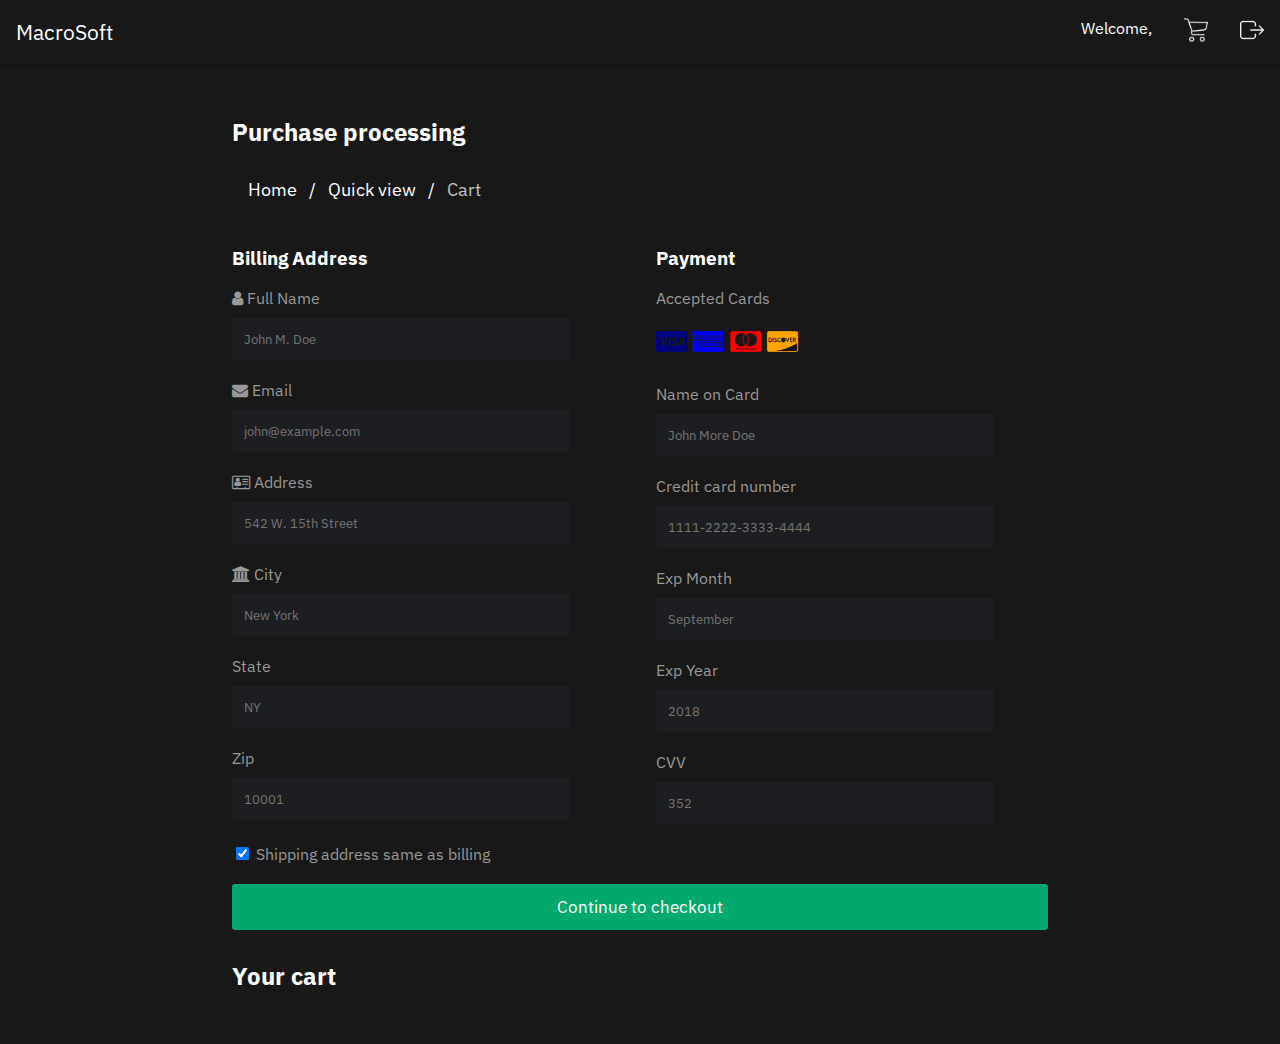
==== cart.html @ 6e8efe77 "first commit" ====
<!DOCTYPE html>
<html>
    <head>
        <link rel="stylesheet" href="./styles/cart-style.css">
        <link rel="stylesheet" href="./styles/navbar-style.css">
        <link rel="stylesheet" href="https://cdnjs.cloudflare.com/ajax/libs/font-awesome/4.7.0/css/font-awesome.min.css">
    </head>
    <body>
        <header>

        <nav class="navigation">
            <a href="./home.html" class="brand-name">
              MacroSoft
            </a>
            <button
              class="hamburger"
              
            >
              <svg
                xmlns="http://www.w3.org/2000/svg"
                class="h-5 w-5"
                viewBox="0 0 20 20"
                fill="white"
              >
                <path
                  fillRule="evenodd"
                  d="M3 5a1 1 0 011-1h12a1 1 0 110 2H4a1 1 0 01-1-1zM3 10a1 1 0 011-1h12a1 1 0 110 2H4a1 1 0 01-1-1zM9 15a1 1 0 011-1h6a1 1 0 110 2h-6a1 1 0 01-1-1z"
                  clipRule="evenodd"
                />
              </svg>
            </button>
            <div
              class="navigation-menu"
            >
            <ul>
               
              <li>
                    Welcome, <span id="userName"></span>
                </li>
              <li>
                <a href="cart.html">
                  <img src="./images/shopping-cart.png" alt="Shopping-cart" height="24" width="24"/>
                </a>
              </li>
              <li>
                <div onclick="logOut()">
                  <img src="./images/logout.png" alt="logout" height="24" width="24"/>
                </div>
              </li>
            </ul>
            </div>
          </nav>
        </header>
        <main>
            
            <div class="cart-page__container">
                <div style="flex: 2 1 auto;">
                    <h2>Purchase processing</h2>
                    <ul class="breadcrumb">
                        <li><a href="home.html">Home</a></li>
                        <li><a href="#">Quick view</a></li>
                        <li class="active">Cart</li>
                      </ul>
                    <!-- <div class="cart-tile__container">
                        <div class="cart-tile__header">
                            ADDRESS
                        </div>
                        <div>
                            92 Meldazy DR, Scarbrough- ON , M1P 4G3.
                        </div>
                        </div> -->
                    <div>
                        <div class="container">

                        <form action="/action_page.php">
      
                            <div class="row">
                              <div class="col-25">
                                <h3 class="tile__header">Billing Address</h3>
                                <label for="fname"><i class="fa fa-user"></i> Full Name</label>
                                <input type="text" id="fname" name="firstname" placeholder="John M. Doe">
                                <label for="email"><i class="fa fa-envelope"></i> Email</label>
                                <input type="text" id="email" name="email" placeholder="john@example.com">
                                <label for="adr"><i class="fa fa-address-card-o"></i> Address</label>
                                <input type="text" id="adr" name="address" placeholder="542 W. 15th Street">
                                <label for="city"><i class="fa fa-institution"></i> City</label>
                                <input type="text" id="city" name="city" placeholder="New York">
                    
                                <div class="row">
                                  <div class="col-50">
                                    <label for="state">State</label>
                                    <input type="text" id="state" name="state" placeholder="NY">
                                  </div>
                                  <div class="col-50">
                                    <label for="zip">Zip</label>
                                    <input type="text" id="zip" name="zip" placeholder="10001">
                                  </div>
                                </div>
                              </div>
                    
                              <div class="col-25">
                                <h3>Payment</h3>
                                <label for="fname">Accepted Cards</label>
                                <div class="icon-container">
                                  <i class="fa fa-cc-visa" style="color:navy;"></i>
                                  <i class="fa fa-cc-amex" style="color:blue;"></i>
                                  <i class="fa fa-cc-mastercard" style="color:red;"></i>
                                  <i class="fa fa-cc-discover" style="color:orange;"></i>
                                </div>
                                <label for="cname">Name on Card</label>
                                <input type="text" id="cname" name="cardname" placeholder="John More Doe">
                                <label for="ccnum">Credit card number</label>
                                <input type="text" id="ccnum" name="cardnumber" placeholder="1111-2222-3333-4444">
                                <label for="expmonth">Exp Month</label>
                                <input type="text" id="expmonth" name="expmonth" placeholder="September">
                                <div class="row">
                                  <div class="col-50">
                                    <label for="expyear">Exp Year</label>
                                    <input type="text" id="expyear" name="expyear" placeholder="2018">
                                  </div>
                                  <div class="col-50">
                                    <label for="cvv">CVV</label>
                                    <input type="text" id="cvv" name="cvv" placeholder="352">
                                  </div>
                                </div>
                              </div>
                              
                            </div>
                            <label>
                              <input type="checkbox" checked="checked" name="sameadr"> Shipping address same as billing
                            </label>
                            <input type="submit" value="Continue to checkout" class="btn">
                          </form>
                          </div>

                    </div>    
                   
                </div>
                <div style="flex:1 1 auto;">
                    <h2>Your cart</h2>
                </div>
            </div>
        </main>
        <script>
window.addEventListener('load', function () {
                let loggedIn =  localStorage.getItem('loggedInUser');
                var userName = loggedIn.split('@')[0];
                document.getElementById("userName").innerHTML = userName;

        
        })
               function logOut() {
          localStorage.setItem('loggedInUser', "");
          window.location.href = './index.html'

        }
        </script>
 
        </body>
</html>
---- styles/cart-style.css ----
@import url('https://fonts.googleapis.com/css2?family=IBM+Plex+Sans:wght@300&display=swap');
*{
  font-family: 'IBM Plex Sans', sans-serif;
}

body{
    margin: 0;
    padding: 0;
    background-color: #181818;
    color: #fff;
}
main{
  margin: 0 200px;

}
ul.breadcrumb {
  padding: 10px 16px;
  list-style: none;
}
ul.breadcrumb li {
  display: inline;
  font-size: 18px;
}
ul.breadcrumb li+li:before {
  padding: 8px;
  color: #fff;
  content: "/\00a0";
}
ul.breadcrumb li a {
  color: #fff;
  text-decoration: none;
}
ul.breadcrumb li a:hover {
  color: #c4c4c4;
  text-decoration: none;
}

ul.breadcrumb > .active {
  color: #c4c4c4;
  text-decoration: none;
}

.cart-page__container{
  display: flex;
  flex-wrap: wrap;
  padding: 32px;
}
.cart-tile__header{
  color: #999999;
  padding: 1rem 0;

}

.cart-tile__container{
  background-color: #1d1e22;
  padding: 1rem;
  text-transform: uppercase;
  color: white;
  border-radius: 5px;
}



/** card styles **/
.row {
  display: -ms-flexbox; /* IE10 */
  display: flex;
  -ms-flex-wrap: wrap; /* IE10 */
  flex-wrap: wrap;
  margin: 0 -16px;
}

.col-25 {
  -ms-flex: 25%; /* IE10 */
  flex: 25%;
}

.col-50 {
  -ms-flex: 50%; /* IE10 */
  flex: 50%;
}

.col-75 {
  -ms-flex: 75%; /* IE10 */
  flex: 75%;
}

.col-25,
.col-50,
.col-75 {
  padding: 0 16px;
}

.container {
  /* background-color: #f2f2f2;
  padding: 5px 20px 15px 20px;
  border: 1px solid lightgrey;
  border-radius: 3px; */
}

input[type=text] {
  width: 80%;
  margin-bottom: 20px;
  padding: 12px;
  border: 0px solid #ccc;
  border-radius: 3px;
  background: #1d1e22;
  color: #fff;
}

label {
  margin-bottom: 10px;
    display: block;
    color: #999999;
}

.icon-container {
  margin-bottom: 20px;
  padding: 7px 0;
  font-size: 24px;
}

.btn {
  background-color: #04AA6D;
  color: white;
  padding: 12px;
  margin: 10px 0;
  border: none;
  width: 100%;
  border-radius: 3px;
  cursor: pointer;
  font-size: 17px;
}

.btn:hover {
  background-color: #45a049;
}

a {
  color: #2196F3;
}

hr {
  border: 1px solid lightgrey;
}

span.price {
  float: right;
  color: grey;
}

/* Responsive layout - when the screen is less than 800px wide, make the two columns stack on top of each other instead of next to each other (also change the direction - make the "cart" column go on top) */
@media (max-width: 800px) {
  .row {
    flex-direction: column-reverse;
  }
  .col-25 {
    margin-bottom: 20px;
  }
}
---- styles/navbar-style.css ----
/** Nav bar CSS **/

.navigation {
    position: relative;
    display: flex;
    align-items: center;
    height: 3rem;
    width: 100%;
    padding: 0.5rem 0rem;
    background-color: #181818;
    color: #fff;
    box-shadow: 0 2px 2px 2px rgba(9, 9, 9, 0.23);
  }
  
  .brand-name {
    text-decoration: none;
    color: #fff;
    font-size: 1.3rem;
    margin-left: 1rem;
  }
  
  .navigation-menu {
    margin-left: auto;
  }
  
  .navigation-menu ul {
    display: flex;
    padding: 0;
  }
  
  .navigation-menu li {
    list-style-type: none;
    margin: 0 1rem;
  }
  
  .navigation-menu li a {
    text-decoration: none;
    display: block;
    width: 100%;
  }
  
  .hamburger {
    border: 0;
    height: 40px;
    width: 40px;
    padding: 0.5rem;
    border-radius: 50%;
    background-color: #283b8b;
    cursor: pointer;
    transition: background-color 0.2s ease-in-out;
    position: absolute;
    top: 50%;
    right: 25px;
    transform: translateY(-50%);
    display: none;
  }
  
  .hamburger:hover {
    background-color: #2642af;
  }
  
  @media screen and (max-width: 550px) {
    .hamburger {
      display: block;
    }
  
    .navigation-menu ul {
      flex-direction: column;
      position: absolute;
      top: 60px;
      left: 0;
      width: 100%;
      height: calc(100vh - 60px);
      background-color: white;
      border-top: 1px solid black;
      display: none;
    }
  
    .navigation-menu li {
      text-align: center;
      margin: 0;
    }
  
    .navigation-menu li a {
      color: black;
      width: 100%;
      padding: 1.5rem 0;
    }
  
    .navigation-menu li:hover {
      background-color: #eee;
    }
  
    .navigation-menu.expanded ul {
      display: block;
    }
  }
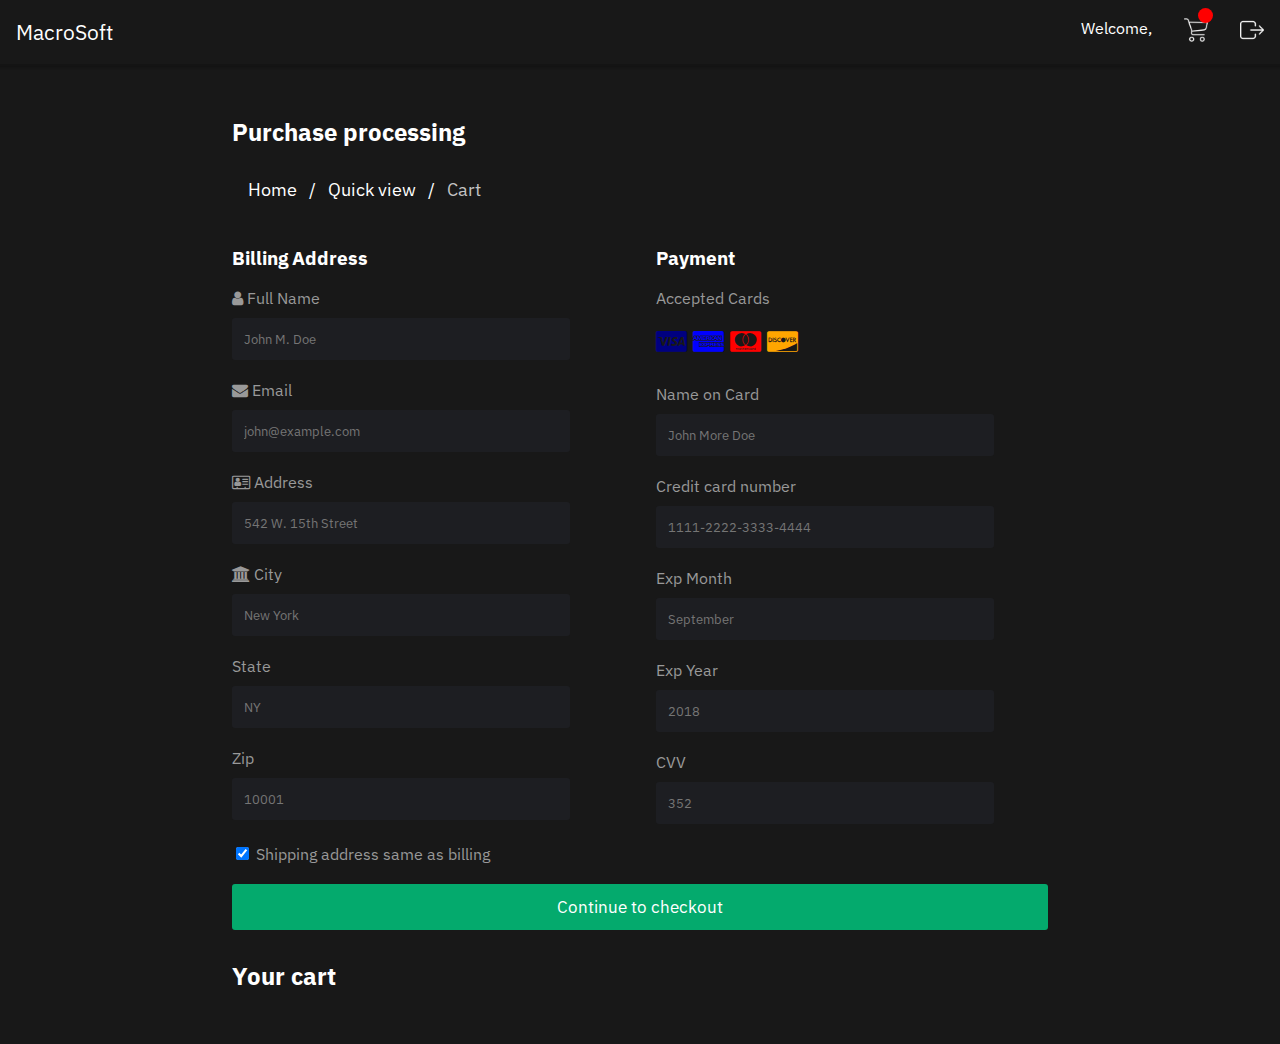
==== commit f61f8830: "added count css" ====
--- a/cart.html
+++ b/cart.html
@@ -41,6 +41,8 @@
                 <a href="cart.html">
                   <img src="./images/shopping-cart.png" alt="Shopping-cart" height="24" width="24"/>
                 </a>
+                <span id="cart_count"></span>
+
               </li>
               <li>
                 <div onclick="logOut()">
@@ -146,7 +148,10 @@
                 let loggedIn =  localStorage.getItem('loggedInUser');
                 var userName = loggedIn.split('@')[0];
                 document.getElementById("userName").innerHTML = userName;
-
+                let userData = JSON.parse(localStorage.getItem('userData')) || [];
+                let cartItems = userData.length && JSON.parse(localStorage.getItem('userData')).find(o => o.email == loggedIn)?.cart;
+                console.log("cart items",cartItems)
+                document.getElementById("cart_count").innerHTML = cartItems?.length;
         
         })
                function logOut() {
--- a/styles/navbar-style.css
+++ b/styles/navbar-style.css
@@ -31,6 +31,8 @@
   .navigation-menu li {
     list-style-type: none;
     margin: 0 1rem;
+    position: relative;
+
   }
   
   .navigation-menu li a {
@@ -94,4 +96,18 @@
     .navigation-menu.expanded ul {
       display: block;
     }
-  }+  }
+
+  #cart_count{
+    position: absolute;
+    top: -10px;
+    right: -5px;
+    height: 15px;
+    width: 15px;
+    background: red;
+    align-items: center;
+    justify-content: center;
+    display: flex;
+    font-size: 8px;
+    border-radius: 15px;
+  }   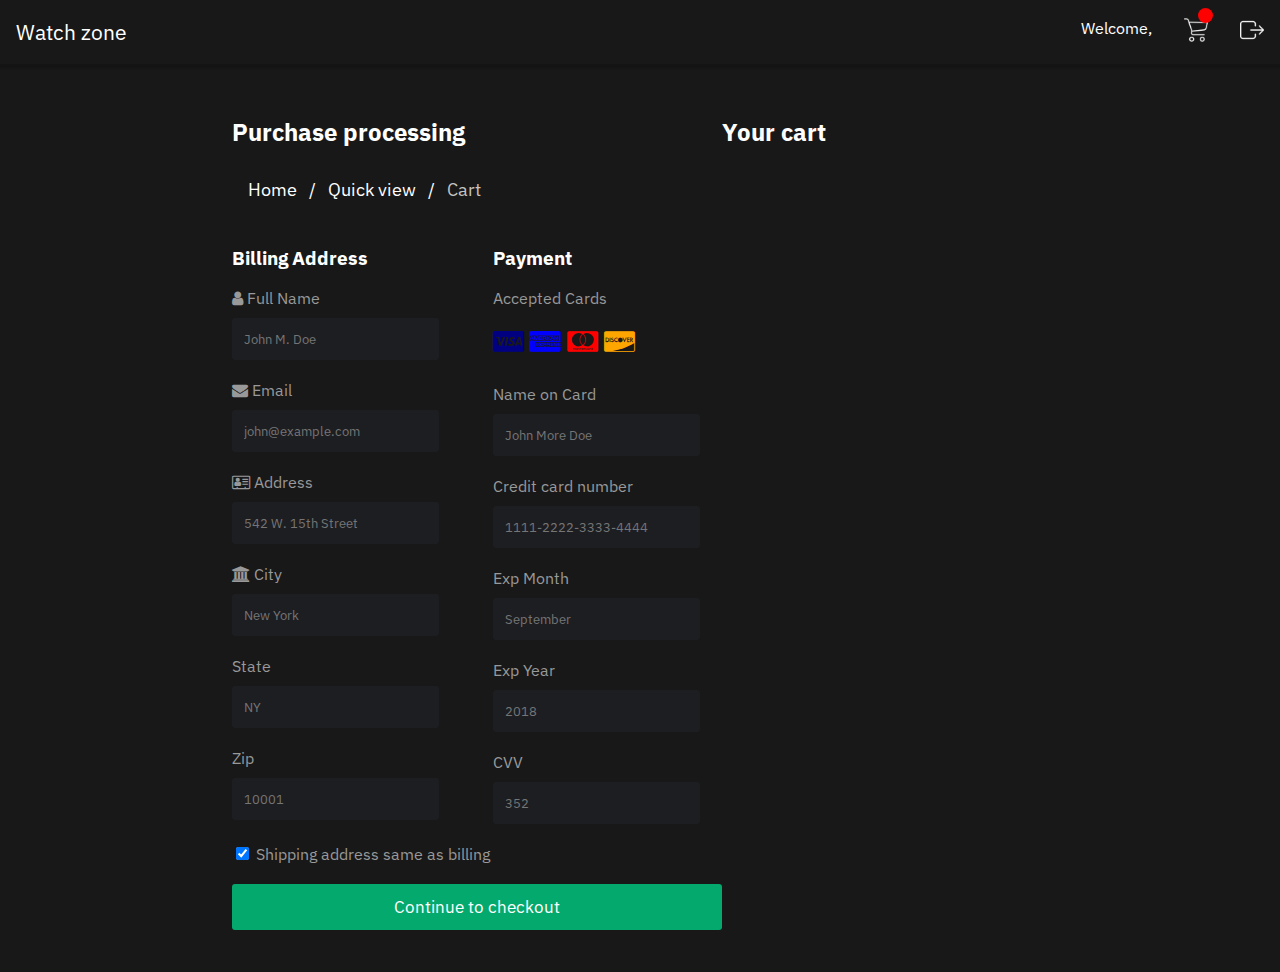
==== commit 0fbe3140: "Added cart page" ====
--- a/cart.html
+++ b/cart.html
@@ -10,7 +10,7 @@
 
         <nav class="navigation">
             <a href="./home.html" class="brand-name">
-              MacroSoft
+              Watch zone
             </a>
             <button
               class="hamburger"
@@ -56,7 +56,7 @@
         <main>
             
             <div class="cart-page__container">
-                <div style="flex: 2 1 auto;">
+                <div class="cart-page-left__container">
                     <h2>Purchase processing</h2>
                     <ul class="breadcrumb">
                         <li><a href="home.html">Home</a></li>
@@ -138,8 +138,23 @@
                     </div>    
                    
                 </div>
-                <div style="flex:1 1 auto;">
+                <div class="cart-page-right__container">
                     <h2>Your cart</h2>
+                    <div id="cart_items" >
+                        <!-- <div class="cart-item__container">
+                          <div>
+                            <img src="images/skagen_logo.png" alt="skagen logo" class="cart-brand-logo">
+                          </div>
+                          <div class="cart_details">
+                            Name
+                            <div>$3000</div>
+                            <div class="cart__remove">
+                              remove
+                            </div>
+                          </div>
+                          
+                        </div> -->
+                    </div>
                 </div>
             </div>
         </main>
@@ -152,6 +167,17 @@
                 let cartItems = userData.length && JSON.parse(localStorage.getItem('userData')).find(o => o.email == loggedIn)?.cart;
                 console.log("cart items",cartItems)
                 document.getElementById("cart_count").innerHTML = cartItems?.length;
+
+                var nHTML = '';
+                let e =document.getElementById("cart_items")
+
+                cartItems.forEach(element => {
+                  nHTML = '  <div class="cart-item__container"><div><img src="'+ element?.imageUrl +'" alt="skagen logo" class="cart-brand-logo"></div><div class="cart_details">'+ element?.name +'<div>$'+ element?.price +'</div><div class="cart__remove">remove</div></div> </div>';
+                  // document.getElementById("cart_items").innerHTML =e
+                  e.insertAdjacentHTML('beforeend', nHTML);
+                });
+
+
         
         })
                function logOut() {
--- a/styles/cart-style.css
+++ b/styles/cart-style.css
@@ -149,6 +149,47 @@
   color: grey;
 }
 
+.cart-brand-logo{
+  height: 60px;
+  width: 60px;
+}
+
+.cart-item__container{
+  display: flex;
+  gap: 10px;
+  min-width: 190px;
+  border: 1px solid #999999;
+  padding: 1rem;
+  border-radius: 5px;
+  margin: 1rem;
+  max-width: 240px;
+}
+
+.cart__remove{
+  font-size: 14px;
+  color: red;
+  cursor: pointer;
+  margin-left: 75px;
+  width: 100%;
+  bottom: 0;
+  /* right: 0; */
+  position: absolute;
+}
+
+.cart_details{
+  position: relative;
+}
+
+.cart-page-left__container{
+  flex-basis:60%;
+
+
+}
+.cart-page-right__container{
+  flex-basis:40%;
+
+}
+
 /* Responsive layout - when the screen is less than 800px wide, make the two columns stack on top of each other instead of next to each other (also change the direction - make the "cart" column go on top) */
 @media (max-width: 800px) {
   .row {
